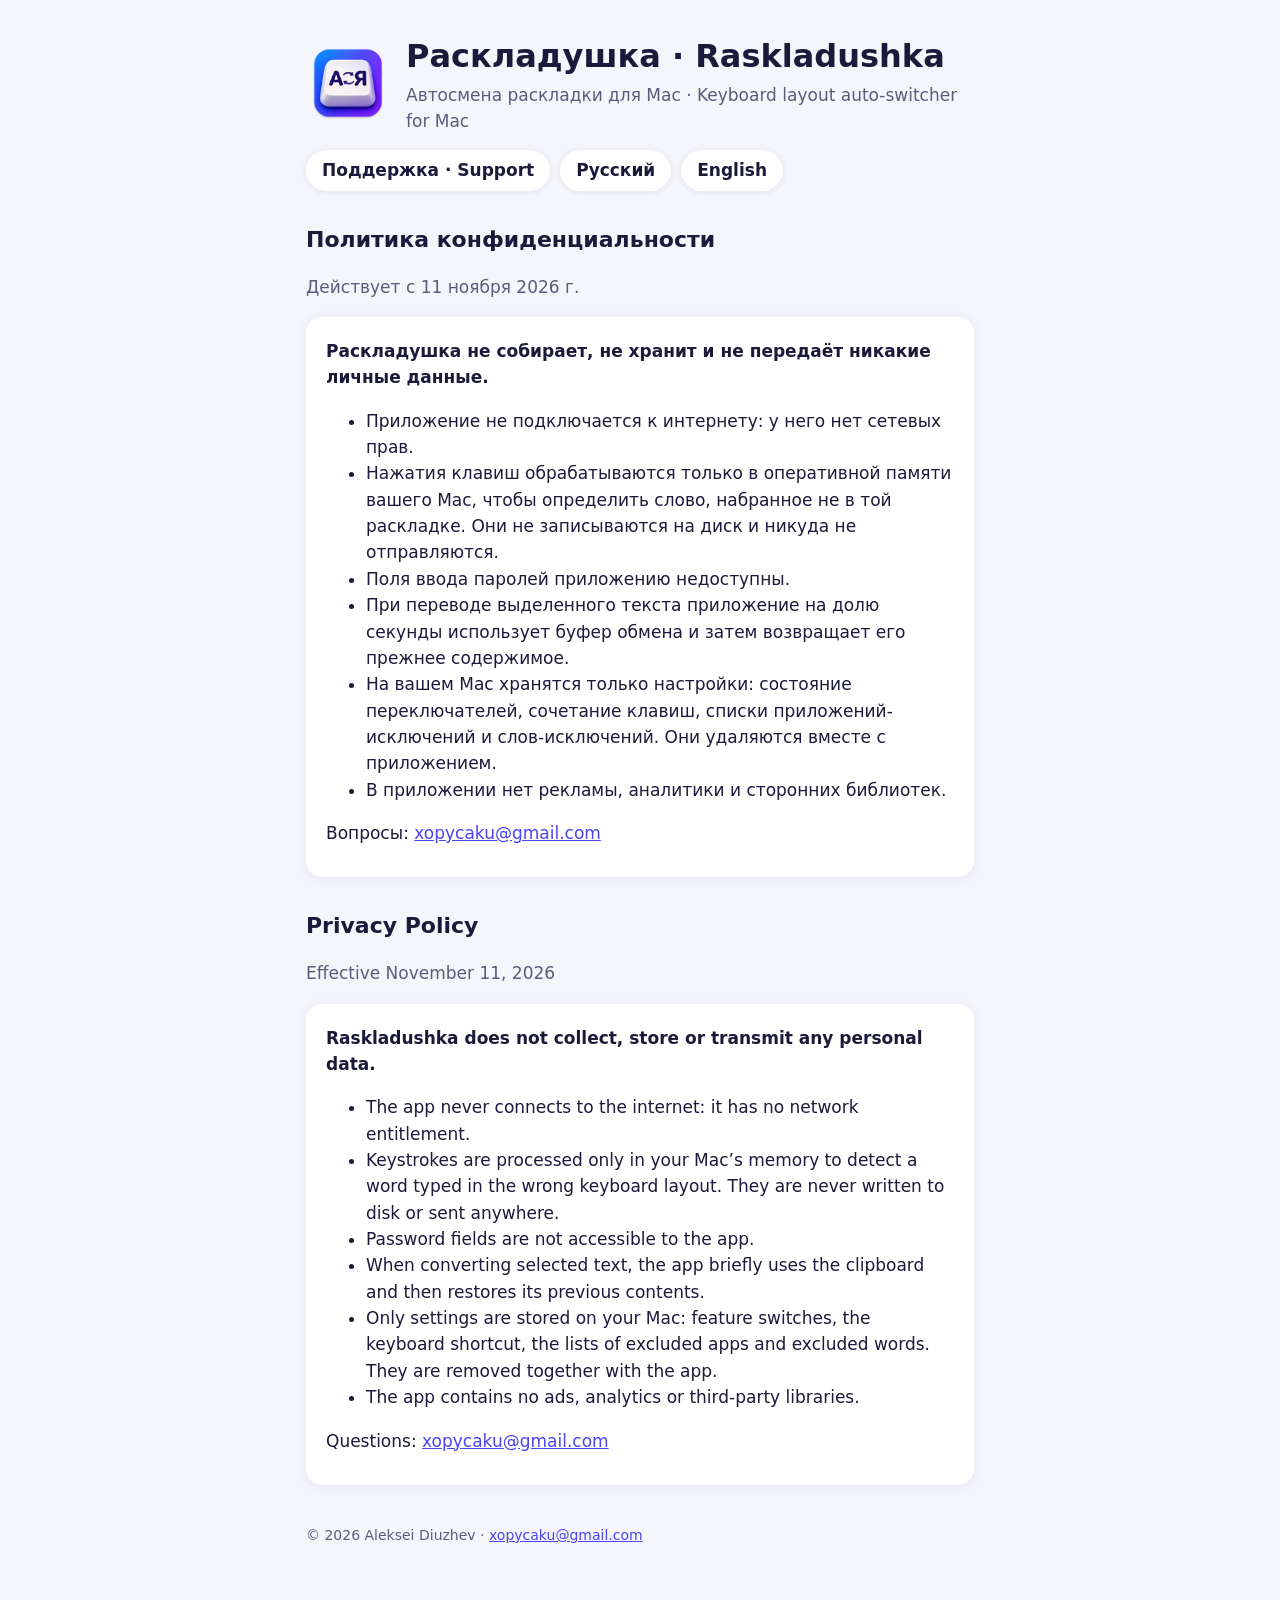
==== privacy.html @ 7c5e3231 "Raskladushka: support and privacy pages" ====
<!doctype html>
<html lang="ru">
<head>
<meta charset="utf-8">
<meta name="viewport" content="width=device-width, initial-scale=1">
<title>Раскладушка: конфиденциальность</title>
<link rel="icon" href="icon.png">
<link rel="stylesheet" href="style.css">
</head>
<body>
<main>
  <header>
    <img src="icon.png" alt="">
    <div>
      <h1>Раскладушка · Raskladushka</h1>
      <div class="muted">Автосмена раскладки для Mac · Keyboard layout auto-switcher for Mac</div>
    </div>
  </header>
  <nav><a href="index.html">Поддержка · Support</a><a href="#ru">Русский</a><a href="#en">English</a></nav>

  <section id="ru">
    <h2>Политика конфиденциальности</h2>
    <p class="muted">Действует с 11 ноября 2026 г.</p>
    <div class="panel">
      <p><b>Раскладушка не собирает, не хранит и не передаёт никакие личные данные.</b></p>
      <ul>
        <li>Приложение не подключается к интернету: у него нет сетевых прав.</li>
        <li>Нажатия клавиш обрабатываются только в оперативной памяти вашего Mac, чтобы определить слово,
          набранное не в той раскладке. Они не записываются на диск и никуда не отправляются.</li>
        <li>Поля ввода паролей приложению недоступны.</li>
        <li>При переводе выделенного текста приложение на долю секунды использует буфер обмена и затем
          возвращает его прежнее содержимое.</li>
        <li>На вашем Mac хранятся только настройки: состояние переключателей, сочетание клавиш, списки
          приложений-исключений и слов-исключений. Они удаляются вместе с приложением.</li>
        <li>В приложении нет рекламы, аналитики и сторонних библиотек.</li>
      </ul>
      <p>Вопросы: <a href="mailto:xopycaku@gmail.com">xopycaku@gmail.com</a></p>
    </div>
  </section>

  <section id="en">
    <h2>Privacy Policy</h2>
    <p class="muted">Effective November 11, 2026</p>
    <div class="panel">
      <p><b>Raskladushka does not collect, store or transmit any personal data.</b></p>
      <ul>
        <li>The app never connects to the internet: it has no network entitlement.</li>
        <li>Keystrokes are processed only in your Mac’s memory to detect a word typed in the wrong keyboard
          layout. They are never written to disk or sent anywhere.</li>
        <li>Password fields are not accessible to the app.</li>
        <li>When converting selected text, the app briefly uses the clipboard and then restores its previous
          contents.</li>
        <li>Only settings are stored on your Mac: feature switches, the keyboard shortcut, the lists of excluded
          apps and excluded words. They are removed together with the app.</li>
        <li>The app contains no ads, analytics or third-party libraries.</li>
      </ul>
      <p>Questions: <a href="mailto:xopycaku@gmail.com">xopycaku@gmail.com</a></p>
    </div>
  </section>
  <footer class="muted">© 2026 Aleksei Diuzhev · <a href="mailto:xopycaku@gmail.com">xopycaku@gmail.com</a></footer>
</main>
</body>
</html>
---- style.css ----
:root { --bg: #f5f6fb; --card: #fff; --ink: #1c1a3a; --muted: #5d5b7a; --accent: #4a45f0; }
@media (prefers-color-scheme: dark) { :root { --bg: #12112a; --card: #1d1c3d; --ink: #f1f0ff; --muted: #a9a7cc; --accent: #8f8bff; } }
* { box-sizing: border-box; }
body { margin: 0; background: var(--bg); color: var(--ink); font: 17px/1.55 system-ui, -apple-system, "Segoe UI", sans-serif; }
main { max-width: 700px; margin: 0 auto; padding: 32px 16px 64px; }
header { display: flex; align-items: center; gap: 16px; margin-bottom: 8px; }
header img { width: 84px; height: 84px; }
h1 { font-size: 32px; margin: 0; font-weight: 800; }
h2 { font-size: 22px; margin: 32px 0 8px; }
h3 { font-size: 18px; margin: 20px 0 4px; }
.muted { color: var(--muted); }
.panel { background: var(--card); border-radius: 16px; padding: 4px 20px 14px; margin: 16px 0; box-shadow: 0 2px 12px rgba(30, 20, 90, .08); }
nav { display: flex; gap: 10px; flex-wrap: wrap; margin: 16px 0 8px; }
nav a, .button { display: inline-block; padding: 7px 16px; border-radius: 999px; text-decoration: none; font-weight: 600; background: var(--card); color: var(--ink); box-shadow: 0 1px 6px rgba(30, 20, 90, .1); }
.button { background: var(--accent); color: #fff; }
a { color: var(--accent); }
code { background: rgba(120, 115, 255, .14); padding: 1px 6px; border-radius: 6px; }
footer { margin-top: 40px; font-size: 14px; }
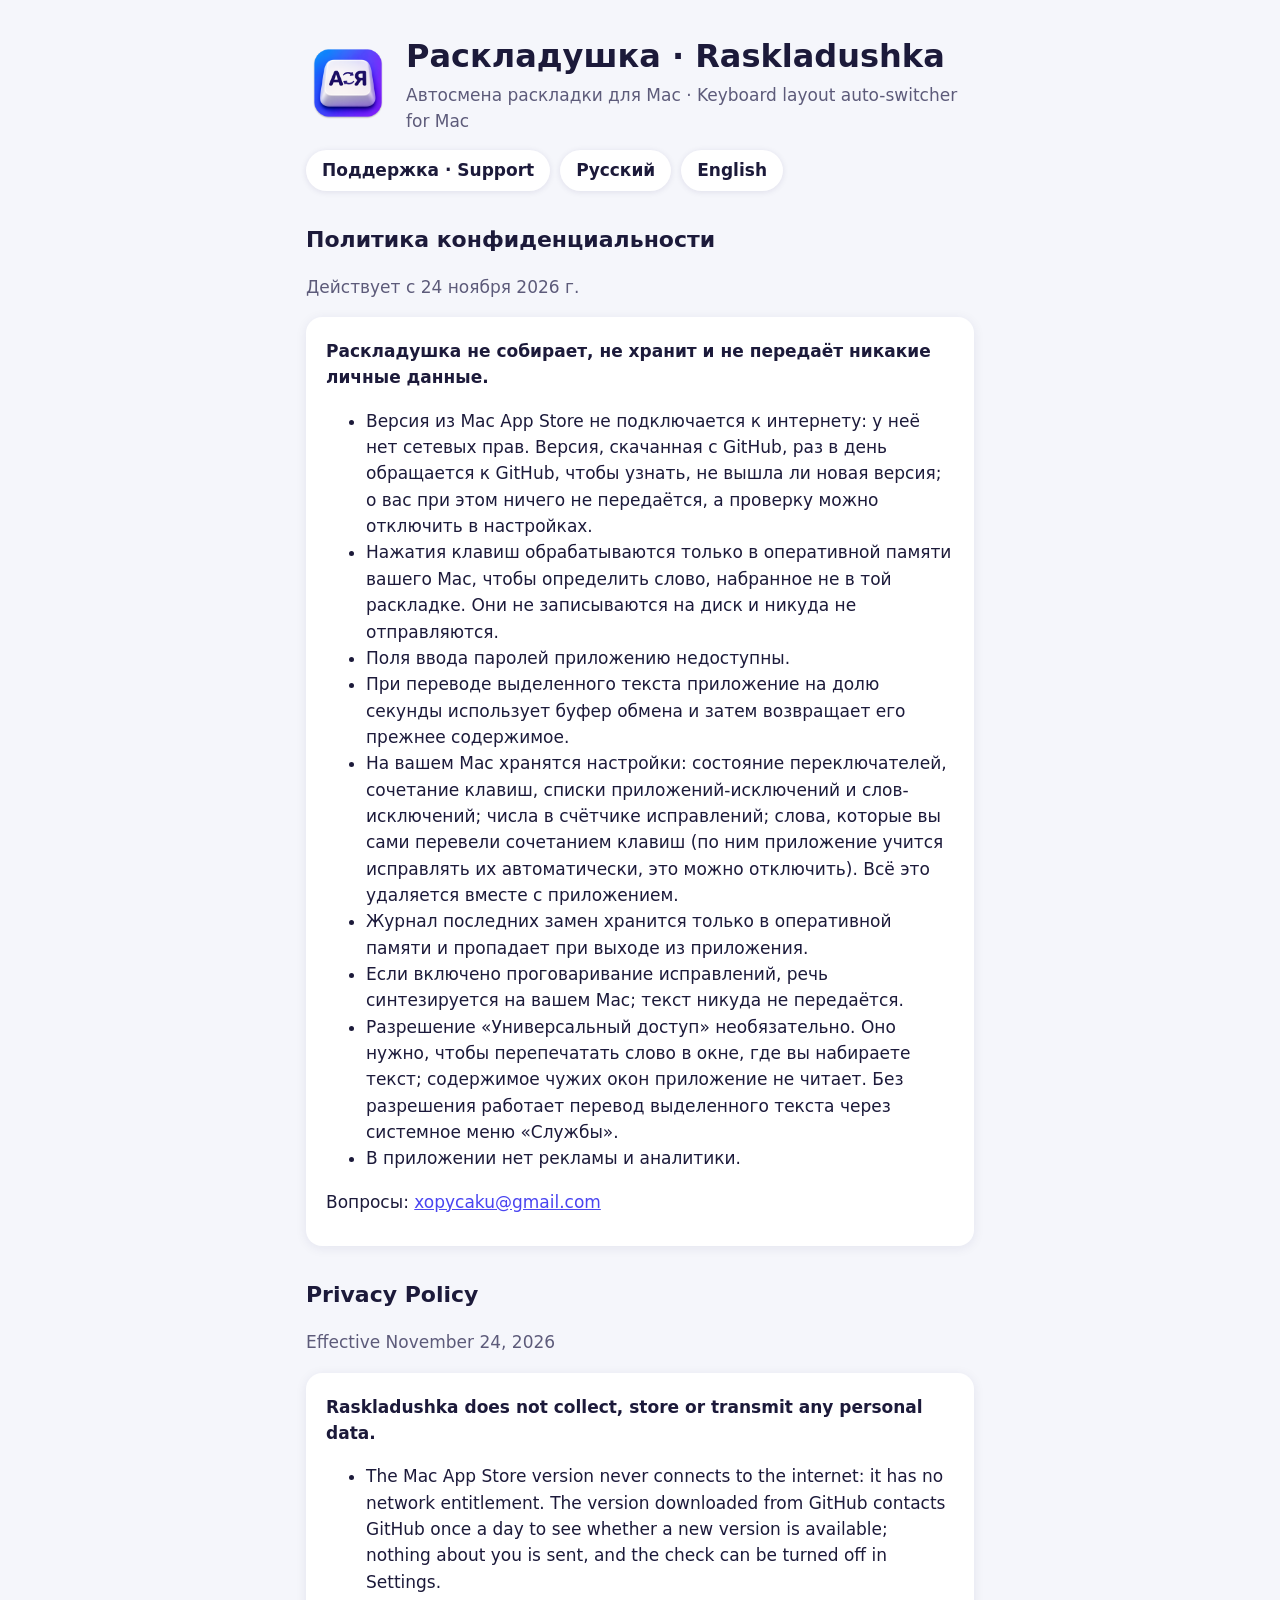
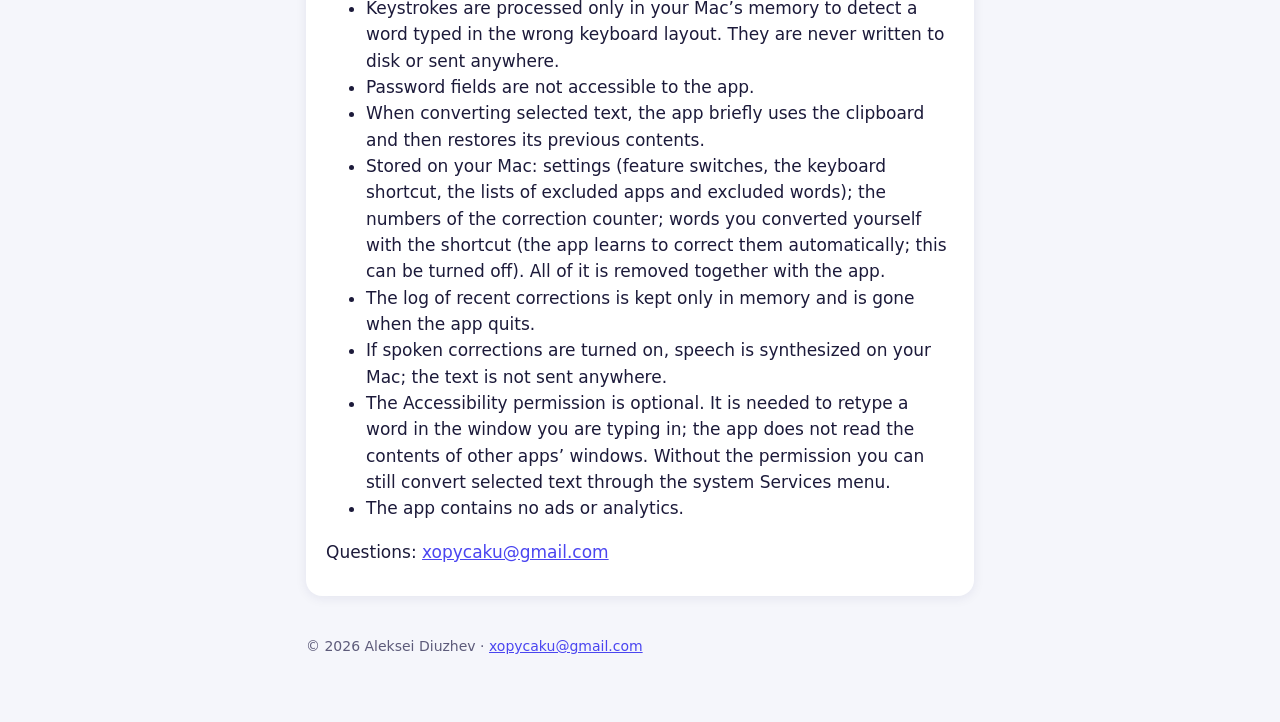
==== commit 5cd54850: "Support and privacy pages for 1.3: optional permission, Services menu, accessibility Co-Authored-By:" ====
--- a/privacy.html
+++ b/privacy.html
@@ -20,19 +20,29 @@
 
   <section id="ru">
     <h2>Политика конфиденциальности</h2>
-    <p class="muted">Действует с 11 ноября 2026 г.</p>
+    <p class="muted">Действует с 24 ноября 2026 г.</p>
     <div class="panel">
       <p><b>Раскладушка не собирает, не хранит и не передаёт никакие личные данные.</b></p>
       <ul>
-        <li>Приложение не подключается к интернету: у него нет сетевых прав.</li>
+        <li>Версия из Mac App Store не подключается к интернету: у неё нет сетевых прав. Версия, скачанная
+          с GitHub, раз в день обращается к GitHub, чтобы узнать, не вышла ли новая версия; о вас при этом
+          ничего не передаётся, а проверку можно отключить в настройках.</li>
         <li>Нажатия клавиш обрабатываются только в оперативной памяти вашего Mac, чтобы определить слово,
           набранное не в той раскладке. Они не записываются на диск и никуда не отправляются.</li>
         <li>Поля ввода паролей приложению недоступны.</li>
         <li>При переводе выделенного текста приложение на долю секунды использует буфер обмена и затем
           возвращает его прежнее содержимое.</li>
-        <li>На вашем Mac хранятся только настройки: состояние переключателей, сочетание клавиш, списки
-          приложений-исключений и слов-исключений. Они удаляются вместе с приложением.</li>
-        <li>В приложении нет рекламы, аналитики и сторонних библиотек.</li>
+        <li>На вашем Mac хранятся настройки: состояние переключателей, сочетание клавиш, списки
+          приложений-исключений и слов-исключений; числа в счётчике исправлений; слова, которые вы сами
+          перевели сочетанием клавиш (по ним приложение учится исправлять их автоматически, это можно
+          отключить). Всё это удаляется вместе с приложением.</li>
+        <li>Журнал последних замен хранится только в оперативной памяти и пропадает при выходе из приложения.</li>
+        <li>Если включено проговаривание исправлений, речь синтезируется на вашем Mac; текст никуда не
+          передаётся.</li>
+        <li>Разрешение «Универсальный доступ» необязательно. Оно нужно, чтобы перепечатать слово в окне, где
+          вы набираете текст; содержимое чужих окон приложение не читает. Без разрешения работает перевод
+          выделенного текста через системное меню «Службы».</li>
+        <li>В приложении нет рекламы и аналитики.</li>
       </ul>
       <p>Вопросы: <a href="mailto:xopycaku@gmail.com">xopycaku@gmail.com</a></p>
     </div>
@@ -40,19 +50,29 @@
 
   <section id="en">
     <h2>Privacy Policy</h2>
-    <p class="muted">Effective November 11, 2026</p>
+    <p class="muted">Effective November 24, 2026</p>
     <div class="panel">
       <p><b>Raskladushka does not collect, store or transmit any personal data.</b></p>
       <ul>
-        <li>The app never connects to the internet: it has no network entitlement.</li>
+        <li>The Mac App Store version never connects to the internet: it has no network entitlement. The
+          version downloaded from GitHub contacts GitHub once a day to see whether a new version is available;
+          nothing about you is sent, and the check can be turned off in Settings.</li>
         <li>Keystrokes are processed only in your Mac’s memory to detect a word typed in the wrong keyboard
           layout. They are never written to disk or sent anywhere.</li>
         <li>Password fields are not accessible to the app.</li>
         <li>When converting selected text, the app briefly uses the clipboard and then restores its previous
           contents.</li>
-        <li>Only settings are stored on your Mac: feature switches, the keyboard shortcut, the lists of excluded
-          apps and excluded words. They are removed together with the app.</li>
-        <li>The app contains no ads, analytics or third-party libraries.</li>
+        <li>Stored on your Mac: settings (feature switches, the keyboard shortcut, the lists of excluded apps
+          and excluded words); the numbers of the correction counter; words you converted yourself with the
+          shortcut (the app learns to correct them automatically; this can be turned off). All of it is removed
+          together with the app.</li>
+        <li>The log of recent corrections is kept only in memory and is gone when the app quits.</li>
+        <li>If spoken corrections are turned on, speech is synthesized on your Mac; the text is not sent
+          anywhere.</li>
+        <li>The Accessibility permission is optional. It is needed to retype a word in the window you are
+          typing in; the app does not read the contents of other apps’ windows. Without the permission you can
+          still convert selected text through the system Services menu.</li>
+        <li>The app contains no ads or analytics.</li>
       </ul>
       <p>Questions: <a href="mailto:xopycaku@gmail.com">xopycaku@gmail.com</a></p>
     </div>
